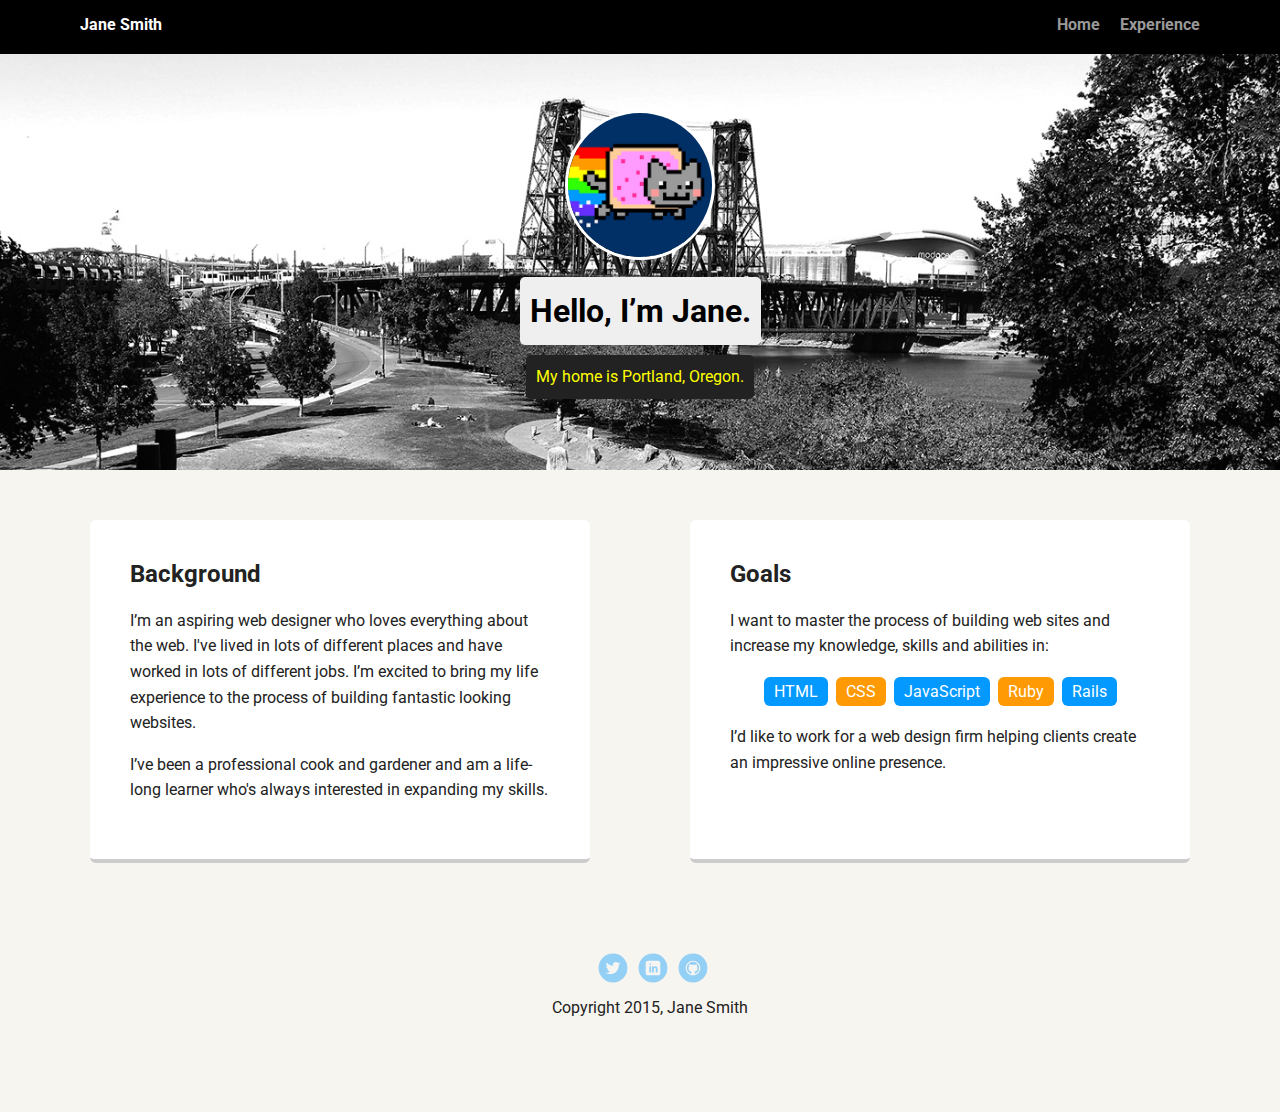
==== portfolio_update_v1/index.html @ 87893ce6 "added all initial files" ====
<!doctype html>
<html lang="en">
<head>
  <meta charset="utf-8">
  <title>Jane Smith's Profile</title>
  <meta name="viewport" content="width=device-width, initial-scale=1.0">
  <link rel="stylesheet" href="styles.css">
  <link href="https://fonts.googleapis.com/css?family=Muli%7CRoboto:400,300,500,700,900" rel="stylesheet"></head>
  <body>

    <div class="main-nav">
        <ul class="nav">
          <li class="name">Jane Smith</li>
          <li><a href="#">Home</a></li>
          <li><a href="#">Experience</a></li>
        </ul>
    </div>

    <header>
      <img src="images/me.png" alt="Drawing of Jane Smith" class="profile-image">
      <h1 class="tag name">Hello, I’m Jane.</h1>
      <p class="tag location">My home is Portland, Oregon.</p>
    </header>

    <main class="flex">
      <div class="card">
        <h2>Background</h2>
        <p>I’m an aspiring web designer who loves everything about the web. I've lived in lots of different places and have worked in lots of different jobs. I’m excited to bring my life experience to the process of building fantastic looking websites.</p>
        <p>I’ve been a professional cook and gardener and am a life-long learner who's always interested in expanding my skills.</p>
      </div> 

      <div class="card">
        <h2>Goals</h2>
        <p>I want to master the process of building web sites and increase my knowledge, skills and abilities in:</p>
        <ul class="skills">
          <li>HTML</li>
          <li>CSS</li>
          <li>JavaScript</li>
          <li>Ruby</li>
          <li>Rails</li>
        </ul>
        <p>I’d like to work for a web design firm helping clients create an impressive online presence.</p>
      </div> 

    </main>
    <footer>
      <ul>
        <li><a href="#" class="social twitter">Twitter</a></li>
        <li><a href="#" class="social linkedin">LinkedIn</a></li>
        <li><a href="#" class="social github">Github</a></li>
      </ul>
      <p class="copyright">Copyright 2015, Jane Smith</p>
    </footer>
  </body>
  </html>
---- portfolio_update_v1/styles.css ----
/* Global Layout Set-up */
* { 
  box-sizing: border-box;
}
  
body {
  margin: 0;
  padding: 0;
  text-align: center;
  font-family: 'Roboto', sans-serif;
  color: #222;
  background: #f7f5f0;
}
/* Link Styles */

a {
  text-decoration: none;
  color: #999;
}
a:hover {
  color: #6633ff;
}

/* Section Styles */

.main-nav {
  width: 100%;
  background: black;
  min-height: 30px;
  padding: 10px;
  position: fixed;
  text-align: center;
}
.nav {
  display: flex;
  justify-content: space-around;
  font-weight: 700;
  list-style-type: none;
  margin: 0 auto;
  padding: 0;
}

.nav .name {
    display: block;
    margin-right: auto;
    color: white;
}
.nav li {
  padding: 5px 10px 10px 10px;
}
.nav a {
  transition: all .5s;
}
.nav a:hover {
  color: white
}

header {
  text-align: center;
  background: url('images/portland.jpg') no-repeat top center ;
  background-size: cover;
  overflow: hidden;
  padding-top: 60px;
}
header {
  line-height: 1.5;
}
header .profile-image {
  margin-top: 50px;
  width: 150px;
  height: 150px;
  border-radius: 50%;
  border: 3px solid white;
  transition: all .5s;
}
header .profile-image:hover {
  transform: scale(1.2) rotate(5deg);
}
.tag {
  background-color: #efefef;
  color: black;
  padding: 10px;
  border-radius: 5px;
  display: table;
  margin: 10px auto;
} 
.location {
  background-color: #222;
  color: yellow;
}
.card {
  margin: 30px;
  padding: 20px 40px 40px;
  max-width: 500px;
  text-align: left;
  background: #fff;
  border-bottom: 4px solid #ccc;
  border-radius: 6px;
  transition: all .5s;
}
.card:hover {
  border-color: #ff99ff;
}

ul.skills {
  padding: 0;
  text-align: center;
}

.skills li {
  border-radius: 6px;
  display: inline-block;
  background: #ff9904;
  color: white;
  padding: 5px 10px;
  margin: 2px;
}

.skills li:nth-child(odd) {
  background: #0399ff;
}

footer {
  width: 100%;
  min-height: 30px;
  padding: 20px 0 40px 20px;
}

footer .copyright {
  top: -8px;
  font-size: .75em;
}

footer ul {
  list-style-type: none;
  margin: 0;
  padding: 0;
}

footer ul li {
  display: inline-block;
}

a.social {
  display: inline-block;
  text-indent: -9999px;
  margin-left: 5px;
  width: 30px;
  height: 30px;
  background-size: 30px 30px;
  opacity: .4;
  transition: all .5s;
}
a.twitter {
  background-image: url(images/twitter.svg);
}
a.linkedin {
  background-image: url(images/linkedin.svg);
}
a.github {
  background-image: url(images/github.svg);
}
a.social:hover {
  opacity: 1;
}
.clearfix {
  clear: both;
}

/* Styles for larger screens */
@media screen and (min-width: 720px) {
  
  .flex {
      display: -ms-flexbox;      /* TWEENER - IE 10 */
      display: flex; 
      max-width: 1200px;
      -ms-flex-pack: distribute;
      justify-content: space-around;
      margin: 0 auto;
  }

  header {
    min-height: 470px;
  }

  .nav {
    max-width: 1200px;
    padding: 0 30px;
  }


  main {
    padding-top: 20px;
  }

  main p {
    line-height: 1.6em;
  }

  footer {
    font-size: 1.3em;
    max-width: 1200px;
    margin: 40px auto;
  }

}
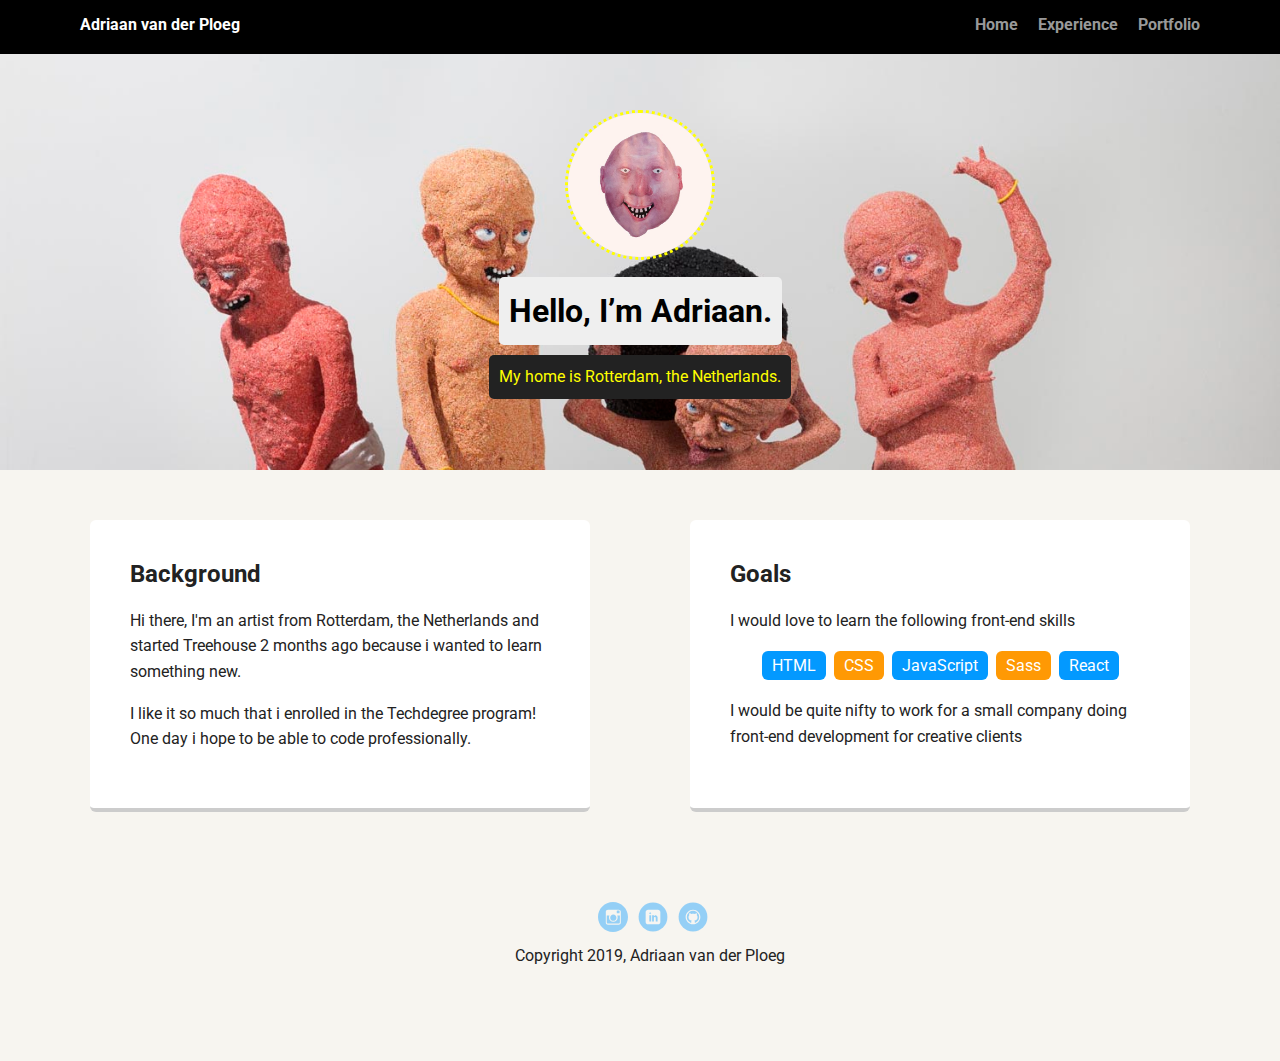
==== commit 8a5dc83c: "changed img/text/links/insta logo" ====
--- a/portfolio_update_v1/index.html
+++ b/portfolio_update_v1/index.html
@@ -2,7 +2,7 @@
 <html lang="en">
 <head>
   <meta charset="utf-8">
-  <title>Jane Smith's Profile</title>
+  <title>ADRIAAN VAN DER PLOEG</title>
   <meta name="viewport" content="width=device-width, initial-scale=1.0">
   <link rel="stylesheet" href="styles.css">
   <link href="https://fonts.googleapis.com/css?family=Muli%7CRoboto:400,300,500,700,900" rel="stylesheet"></head>
@@ -10,46 +10,47 @@
 
     <div class="main-nav">
         <ul class="nav">
-          <li class="name">Jane Smith</li>
-          <li><a href="#">Home</a></li>
+          <li class="name">Adriaan van der Ploeg</li>
+          <li><a href="index.html">Home</a></li>
           <li><a href="#">Experience</a></li>
+          <li><a href="#">Portfolio</a></li>
         </ul>
     </div>
 
     <header>
-      <img src="images/me.png" alt="Drawing of Jane Smith" class="profile-image">
-      <h1 class="tag name">Hello, I’m Jane.</h1>
-      <p class="tag location">My home is Portland, Oregon.</p>
+      <img src="images/adriaan2.jpg" alt="portrait of Adriaan van der Ploeg" class="profile-image">
+      <h1 class="tag name">Hello, I’m Adriaan.</h1>
+      <p class="tag location">My home is Rotterdam, the Netherlands.</p>
     </header>
 
     <main class="flex">
       <div class="card">
         <h2>Background</h2>
-        <p>I’m an aspiring web designer who loves everything about the web. I've lived in lots of different places and have worked in lots of different jobs. I’m excited to bring my life experience to the process of building fantastic looking websites.</p>
-        <p>I’ve been a professional cook and gardener and am a life-long learner who's always interested in expanding my skills.</p>
-      </div> 
+        <p>Hi there, I'm an artist from Rotterdam, the Netherlands and started Treehouse 2 months ago because i wanted to learn something new.</p>
+        <p>I like it so much that i enrolled in the Techdegree program! One day i hope to be able to code professionally.</p>
+      </div>
 
       <div class="card">
         <h2>Goals</h2>
-        <p>I want to master the process of building web sites and increase my knowledge, skills and abilities in:</p>
+        <p>I would love to learn the following front-end skills</p>
         <ul class="skills">
           <li>HTML</li>
           <li>CSS</li>
           <li>JavaScript</li>
-          <li>Ruby</li>
-          <li>Rails</li>
+          <li>Sass</li>
+          <li>React</li>
         </ul>
-        <p>I’d like to work for a web design firm helping clients create an impressive online presence.</p>
-      </div> 
+        <p>I would be quite nifty to work for a small company doing front-end development for creative clients</p>
+      </div>
 
     </main>
     <footer>
       <ul>
-        <li><a href="#" class="social twitter">Twitter</a></li>
-        <li><a href="#" class="social linkedin">LinkedIn</a></li>
-        <li><a href="#" class="social github">Github</a></li>
+        <li><a href="https://www.instagram.com/adriaanvanderploeg/" class="social insta">Instagram</a></li>
+        <li><a href="https://www.linkedin.com/in/adriaanvanderploeg/" class="social linkedin">LinkedIn</a></li>
+        <li><a href="https://github.com/adriaan113" class="social github">Github</a></li>
       </ul>
-      <p class="copyright">Copyright 2015, Jane Smith</p>
+      <p class="copyright">Copyright 2019, Adriaan van der Ploeg</p>
     </footer>
   </body>
   </html>
--- a/portfolio_update_v1/styles.css
+++ b/portfolio_update_v1/styles.css
@@ -1,8 +1,8 @@
 /* Global Layout Set-up */
-* { 
+* {
   box-sizing: border-box;
 }
-  
+
 body {
   margin: 0;
   padding: 0;
@@ -57,7 +57,7 @@
 
 header {
   text-align: center;
-  background: url('images/portland.jpg') no-repeat top center ;
+  background: url('images/puppets.jpg') no-repeat top center ;
   background-size: cover;
   overflow: hidden;
   padding-top: 60px;
@@ -70,11 +70,11 @@
   width: 150px;
   height: 150px;
   border-radius: 50%;
-  border: 3px solid white;
+  border: 3px dotted yellow;
   transition: all .5s;
 }
 header .profile-image:hover {
-  transform: scale(1.2) rotate(5deg);
+  transform: scale(1.6) rotate(20deg);
 }
 .tag {
   background-color: #efefef;
@@ -83,7 +83,7 @@
   border-radius: 5px;
   display: table;
   margin: 10px auto;
-} 
+}
 .location {
   background-color: #222;
   color: yellow;
@@ -151,8 +151,8 @@
   opacity: .4;
   transition: all .5s;
 }
-a.twitter {
-  background-image: url(images/twitter.svg);
+a.insta {
+  background-image: url(images/insta.svg);
 }
 a.linkedin {
   background-image: url(images/linkedin.svg);
@@ -169,10 +169,10 @@
 
 /* Styles for larger screens */
 @media screen and (min-width: 720px) {
-  
+
   .flex {
       display: -ms-flexbox;      /* TWEENER - IE 10 */
-      display: flex; 
+      display: flex;
       max-width: 1200px;
       -ms-flex-pack: distribute;
       justify-content: space-around;
@@ -204,4 +204,3 @@
   }
 
 }
-
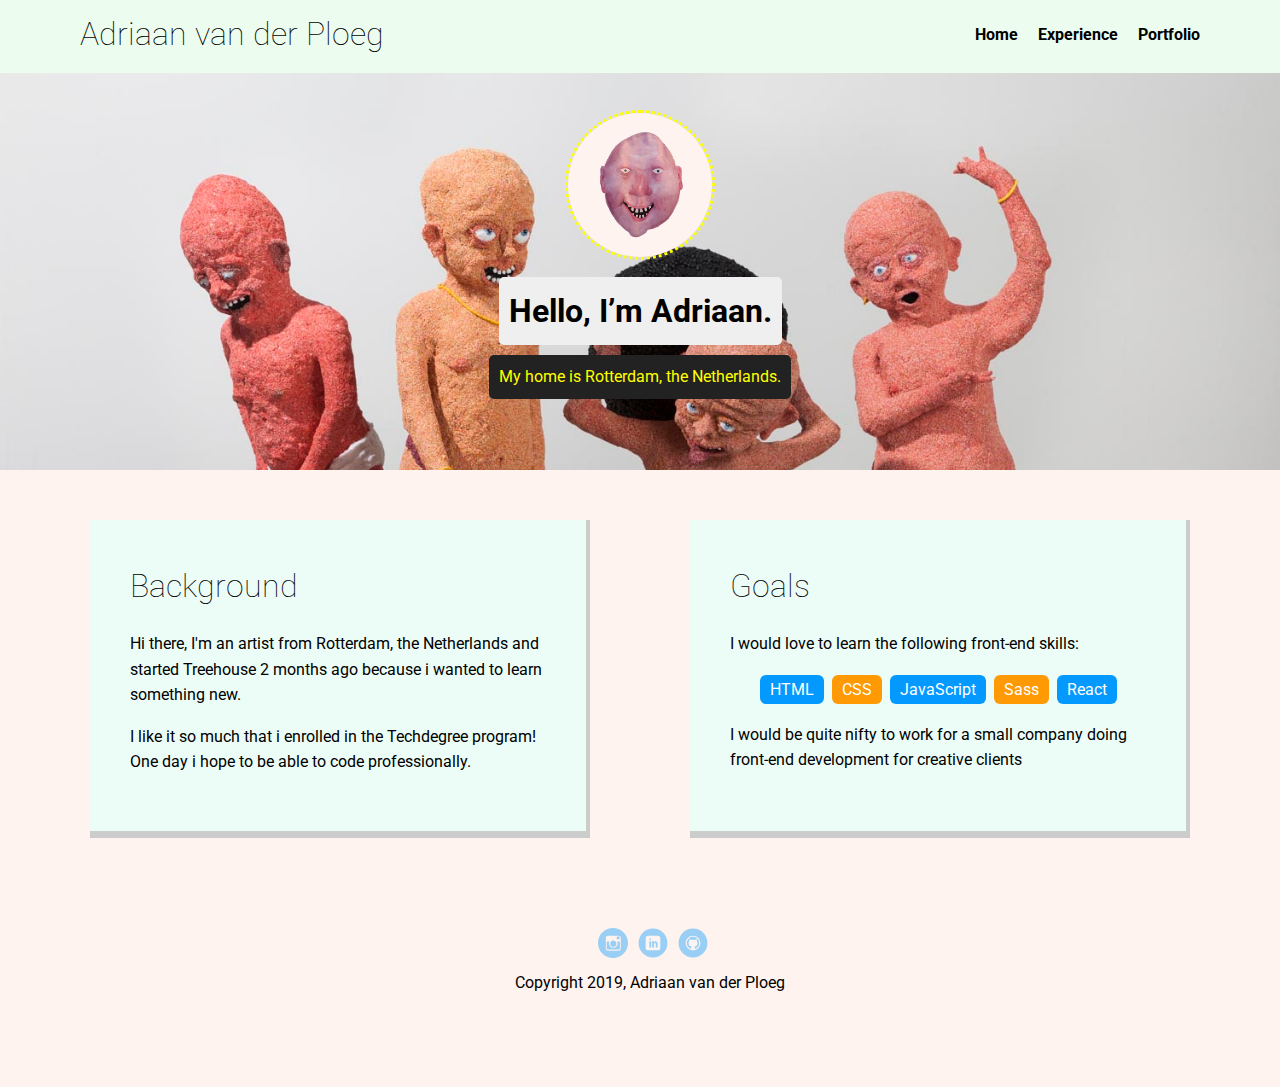
==== commit 35dd4440: "changed main-nav styling" ====
--- a/portfolio_update_v1/index.html
+++ b/portfolio_update_v1/index.html
@@ -32,7 +32,7 @@
 
       <div class="card">
         <h2>Goals</h2>
-        <p>I would love to learn the following front-end skills</p>
+        <p>I would love to learn the following front-end skills:</p>
         <ul class="skills">
           <li>HTML</li>
           <li>CSS</li>
--- a/portfolio_update_v1/styles.css
+++ b/portfolio_update_v1/styles.css
@@ -8,14 +8,14 @@
   padding: 0;
   text-align: center;
   font-family: 'Roboto', sans-serif;
-  color: #222;
-  background: #f7f5f0;
+  color: #black;
+  background: #fef3ef;
 }
 /* Link Styles */
 
 a {
   text-decoration: none;
-  color: #999;
+  color: black;
 }
 a:hover {
   color: #6633ff;
@@ -25,7 +25,7 @@
 
 .main-nav {
   width: 100%;
-  background: black;
+  background: #ECFDEF;
   min-height: 30px;
   padding: 10px;
   position: fixed;
@@ -34,6 +34,7 @@
 .nav {
   display: flex;
   justify-content: space-around;
+  align-items: center;
   font-weight: 700;
   list-style-type: none;
   margin: 0 auto;
@@ -43,7 +44,9 @@
 .nav .name {
     display: block;
     margin-right: auto;
-    color: white;
+    color: black;
+    font-weight: 100;
+    font-size: 2em;
 }
 .nav li {
   padding: 5px 10px 10px 10px;
@@ -52,7 +55,7 @@
   transition: all .5s;
 }
 .nav a:hover {
-  color: white
+  color: white;
 }
 
 header {
@@ -93,14 +96,20 @@
   padding: 20px 40px 40px;
   max-width: 500px;
   text-align: left;
-  background: #fff;
-  border-bottom: 4px solid #ccc;
-  border-radius: 6px;
+  background: #ECFDF8;
+  border-width:0 4px 7px 0;
+  border-color: #ccc;
+  border-style: solid;
   transition: all .5s;
 }
 .card:hover {
   border-color: #ff99ff;
 }
+
+.card h2{
+  font-weight: 100;
+  font-size: 2em;
+} /*added this to lighten up the titles*/
 
 ul.skills {
   padding: 0;
@@ -153,7 +162,8 @@
 }
 a.insta {
   background-image: url(images/insta.svg);
-}
+} /*changed twitter to instagram and created an icon*/
+
 a.linkedin {
   background-image: url(images/linkedin.svg);
 }
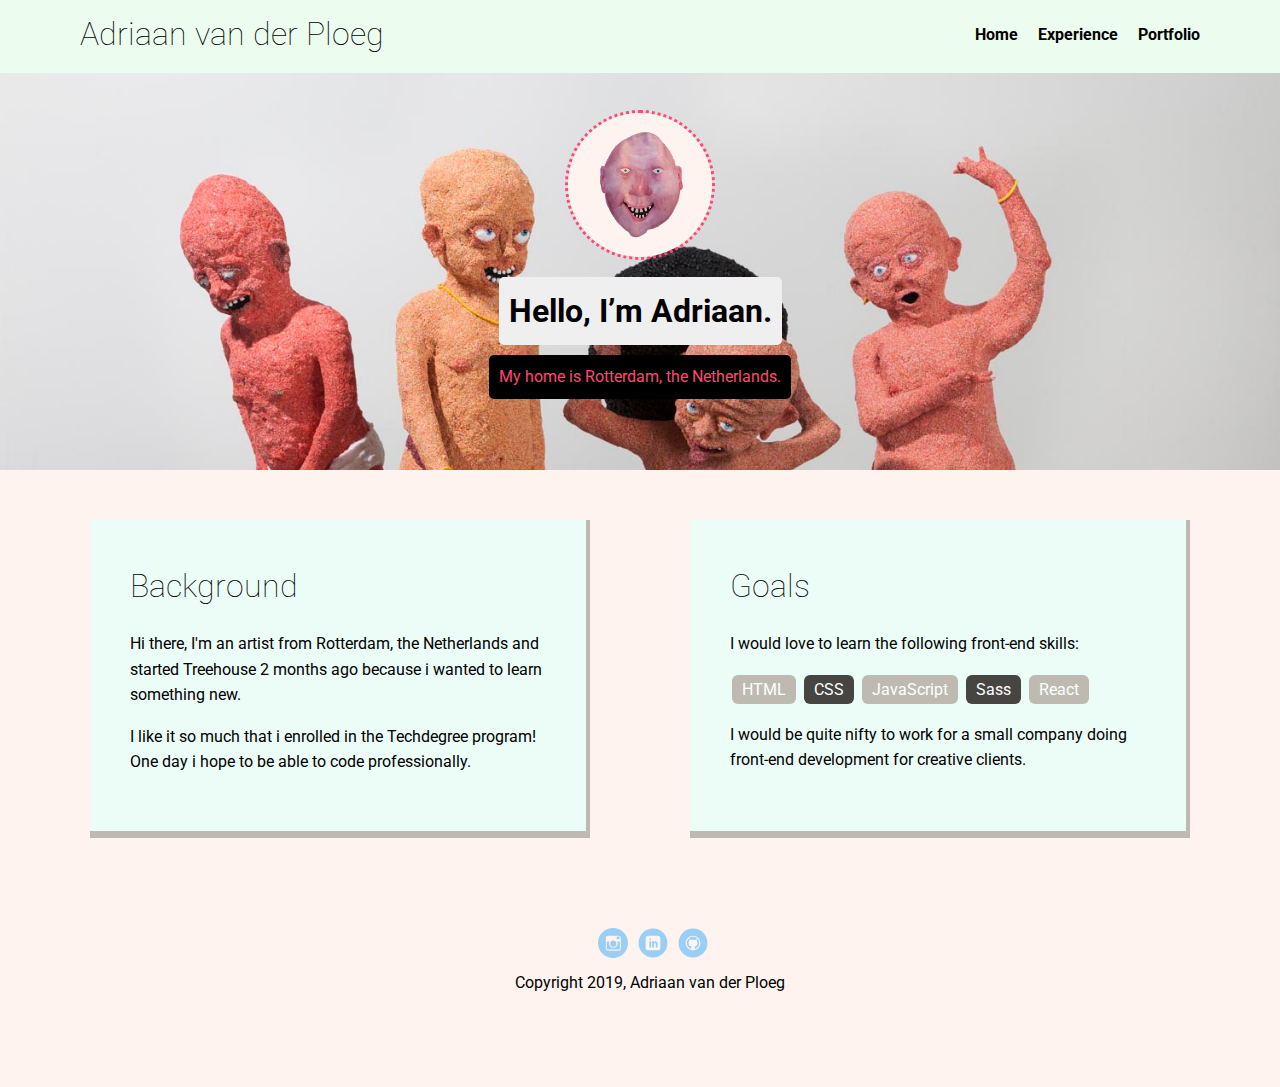
==== commit b4ed5f72: "changed hover and location text colors/.profile-image transition" ====
--- a/portfolio_update_v1/index.html
+++ b/portfolio_update_v1/index.html
@@ -40,7 +40,7 @@
           <li>Sass</li>
           <li>React</li>
         </ul>
-        <p>I would be quite nifty to work for a small company doing front-end development for creative clients</p>
+        <p>I would be quite nifty to work for a small company doing front-end development for creative clients.</p>
       </div>
 
     </main>
--- a/portfolio_update_v1/styles.css
+++ b/portfolio_update_v1/styles.css
@@ -55,7 +55,7 @@
   transition: all .5s;
 }
 .nav a:hover {
-  color: white;
+  color: #ff4971;
 }
 
 header {
@@ -73,11 +73,11 @@
   width: 150px;
   height: 150px;
   border-radius: 50%;
-  border: 3px dotted yellow;
+  border: 3px dotted #ff4971;
   transition: all .5s;
 }
 header .profile-image:hover {
-  transform: scale(1.6) rotate(20deg);
+  transform: scale(1.3) rotate(360deg);
 }
 .tag {
   background-color: #efefef;
@@ -88,8 +88,8 @@
   margin: 10px auto;
 }
 .location {
-  background-color: #222;
-  color: yellow;
+  background-color: black;
+  color: #ff4971;
 }
 .card {
   margin: 30px;
@@ -98,35 +98,35 @@
   text-align: left;
   background: #ECFDF8;
   border-width:0 4px 7px 0;
-  border-color: #ccc;
+  border-color: #BEBAB1;
   border-style: solid;
   transition: all .5s;
 }
 .card:hover {
-  border-color: #ff99ff;
+  border-color: #ff4971;
 }
 
 .card h2{
   font-weight: 100;
   font-size: 2em;
-} /*added this to lighten up the titles*/
+}
 
 ul.skills {
   padding: 0;
-  text-align: center;
+  text-align:left;
 }
 
 .skills li {
   border-radius: 6px;
   display: inline-block;
-  background: #ff9904;
+  background: #474542;
   color: white;
   padding: 5px 10px;
   margin: 2px;
 }
 
 .skills li:nth-child(odd) {
-  background: #0399ff;
+  background: #BEBAB1;
 }
 
 footer {
